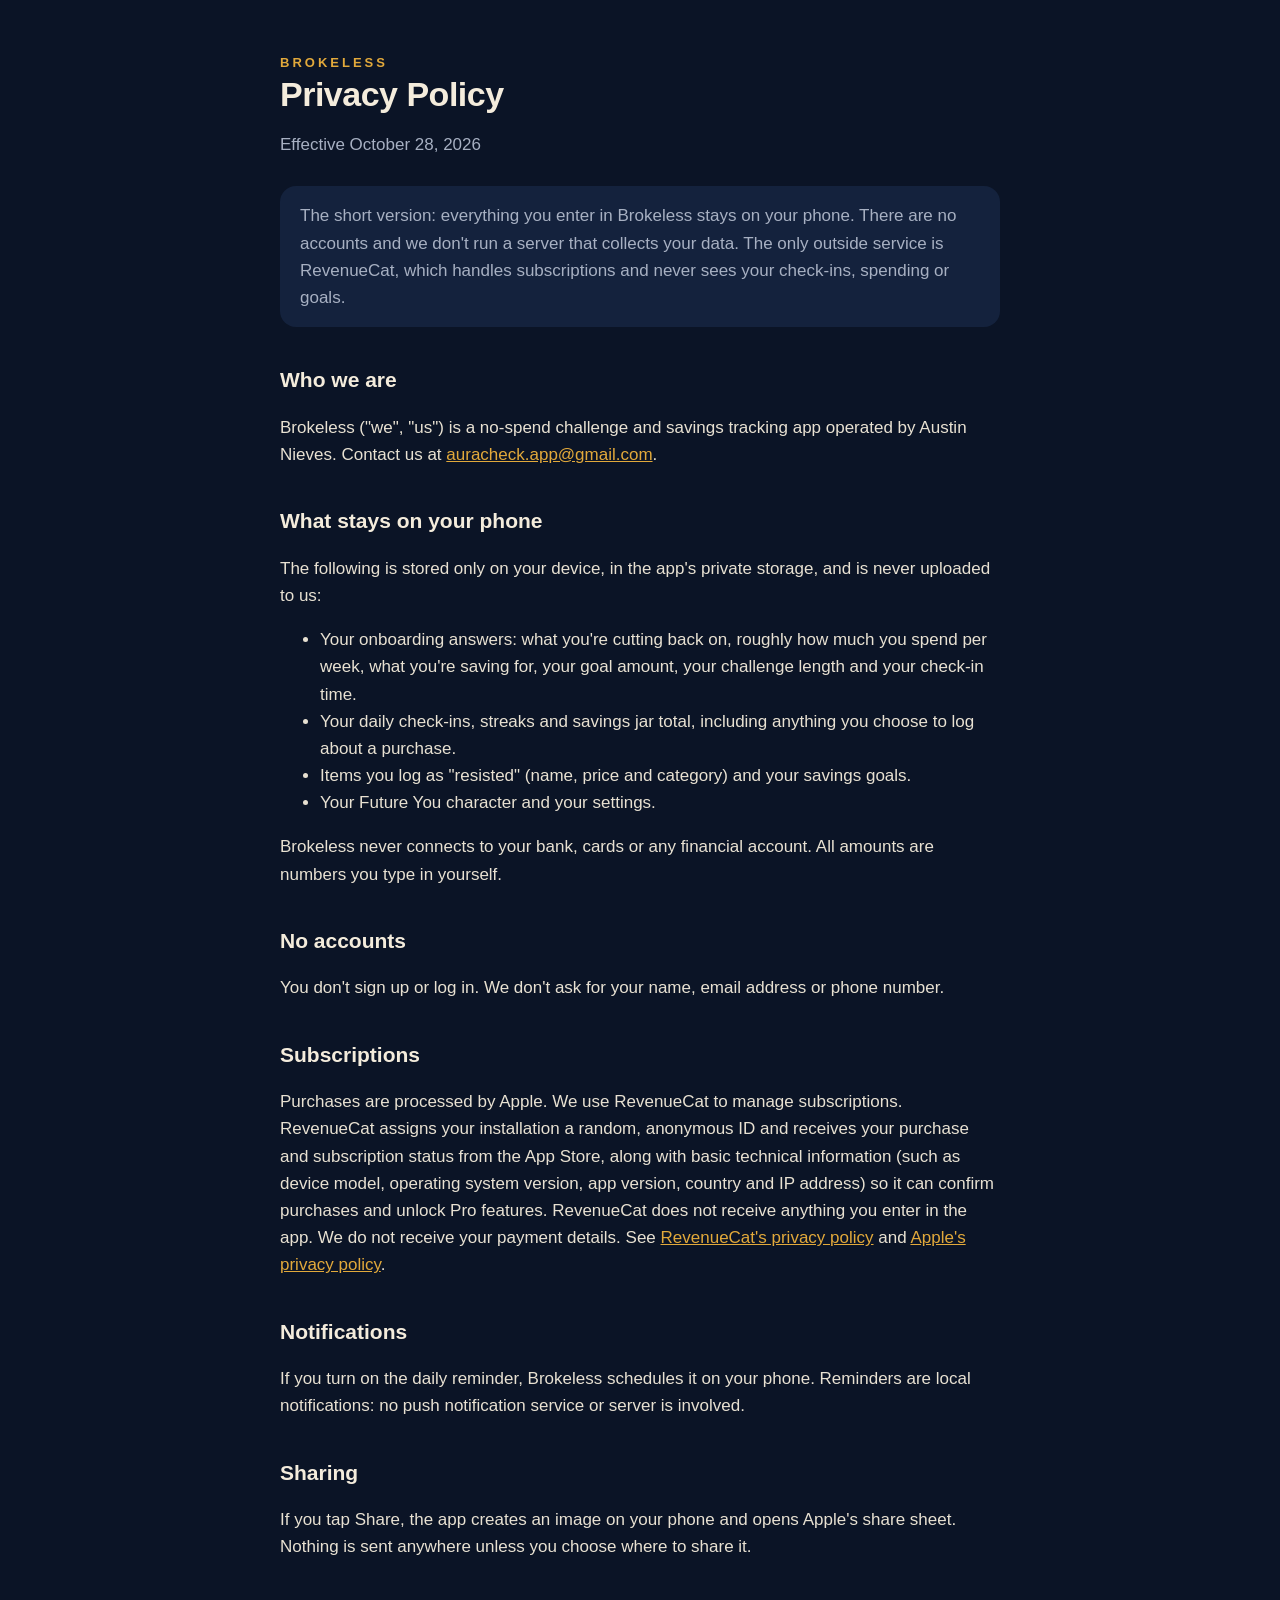
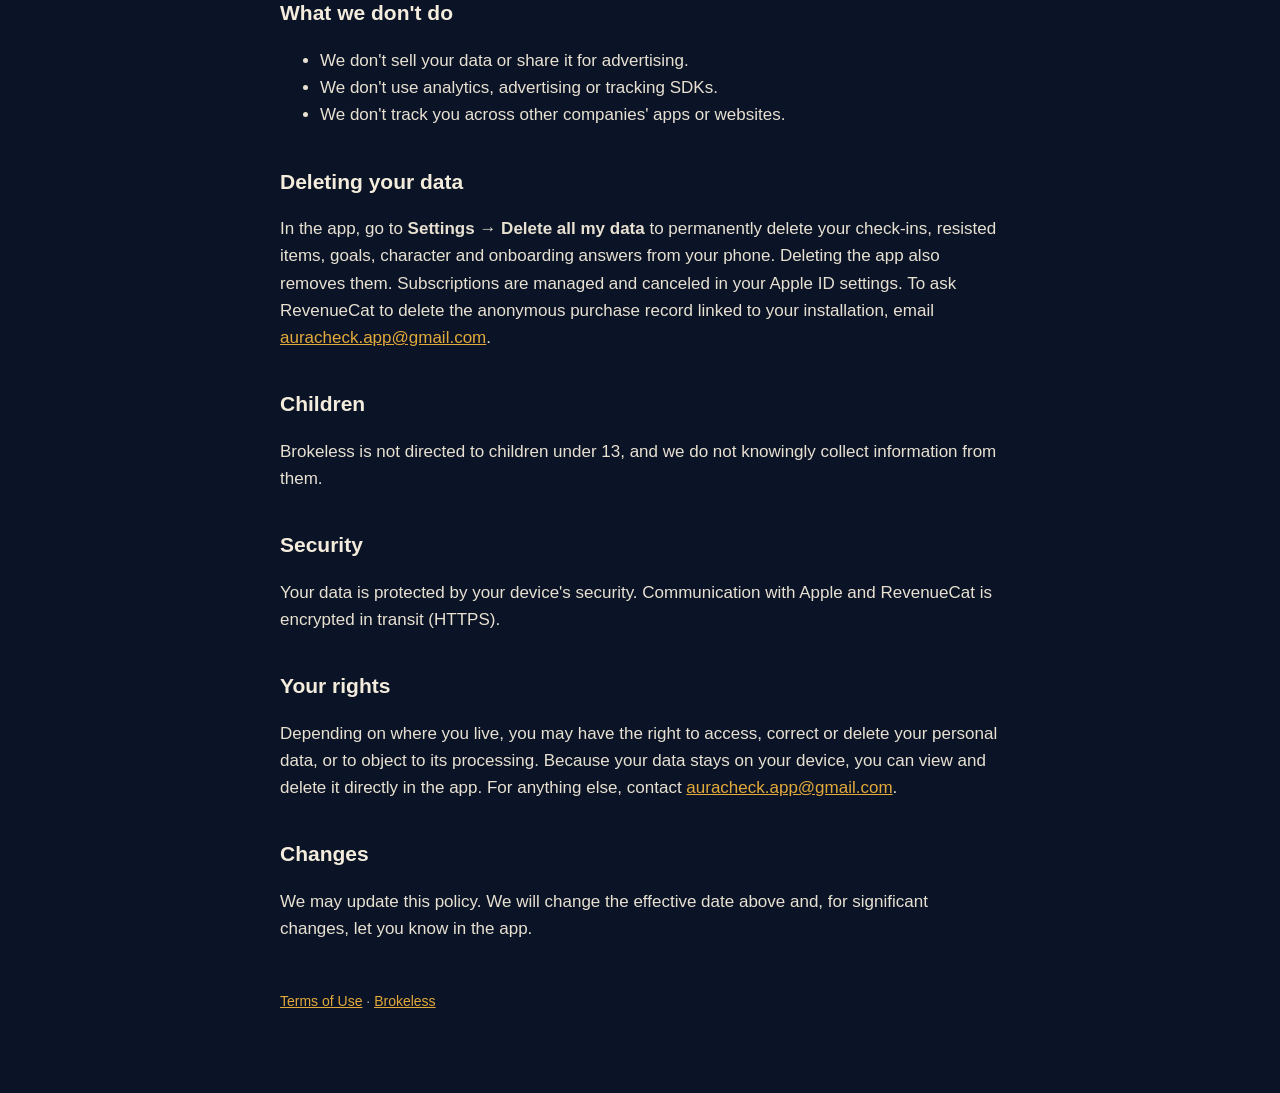
==== privacy.html @ 4beb85fc "Update legal pages" ====
<!doctype html>
<html lang="en">
<head>
  <meta charset="utf-8"><meta name="viewport" content="width=device-width, initial-scale=1">
  <title>Privacy Policy · Brokeless</title><link rel="stylesheet" href="style.css">
</head>
<body><main>
  <a class="brand" href="./">BROKELESS</a>
  <h1>Privacy Policy</h1>
  <p class="meta">Effective October 28, 2026</p>

  <p class="note">The short version: everything you enter in Brokeless stays on your phone. There are no accounts and
  we don't run a server that collects your data. The only outside service is RevenueCat, which handles subscriptions
  and never sees your check-ins, spending or goals.</p>

  <h2>Who we are</h2>
  <p>Brokeless ("we", "us") is a no-spend challenge and savings tracking app operated by Austin Nieves. Contact us at
  <a href="mailto:auracheck.app@gmail.com">auracheck.app@gmail.com</a>.</p>

  <h2>What stays on your phone</h2>
  <p>The following is stored only on your device, in the app's private storage, and is never uploaded to us:</p>
  <ul>
    <li>Your onboarding answers: what you're cutting back on, roughly how much you spend per week, what you're saving
      for, your goal amount, your challenge length and your check-in time.</li>
    <li>Your daily check-ins, streaks and savings jar total, including anything you choose to log about a purchase.</li>
    <li>Items you log as "resisted" (name, price and category) and your savings goals.</li>
    <li>Your Future You character and your settings.</li>
  </ul>
  <p>Brokeless never connects to your bank, cards or any financial account. All amounts are numbers you type in
  yourself.</p>

  <h2>No accounts</h2>
  <p>You don't sign up or log in. We don't ask for your name, email address or phone number.</p>

  <h2>Subscriptions</h2>
  <p>Purchases are processed by Apple. We use RevenueCat to manage subscriptions. RevenueCat assigns your installation a
  random, anonymous ID and receives your purchase and subscription status from the App Store, along with basic
  technical information (such as device model, operating system version, app version, country and IP address) so it
  can confirm purchases and unlock Pro features. RevenueCat does not receive anything you enter in the app. We do not
  receive your payment details. See <a href="https://www.revenuecat.com/privacy">RevenueCat's privacy policy</a> and
  <a href="https://www.apple.com/legal/privacy/">Apple's privacy policy</a>.</p>

  <h2>Notifications</h2>
  <p>If you turn on the daily reminder, Brokeless schedules it on your phone. Reminders are local notifications: no
  push notification service or server is involved.</p>

  <h2>Sharing</h2>
  <p>If you tap Share, the app creates an image on your phone and opens Apple's share sheet. Nothing is sent anywhere
  unless you choose where to share it.</p>

  <h2>What we don't do</h2>
  <ul>
    <li>We don't sell your data or share it for advertising.</li>
    <li>We don't use analytics, advertising or tracking SDKs.</li>
    <li>We don't track you across other companies' apps or websites.</li>
  </ul>

  <h2>Deleting your data</h2>
  <p>In the app, go to <strong>Settings → Delete all my data</strong> to permanently delete your check-ins, resisted
  items, goals, character and onboarding answers from your phone. Deleting the app also removes them. Subscriptions are
  managed and canceled in your Apple ID settings. To ask RevenueCat to delete the anonymous purchase record linked to
  your installation, email <a href="mailto:auracheck.app@gmail.com">auracheck.app@gmail.com</a>.</p>

  <h2>Children</h2>
  <p>Brokeless is not directed to children under 13, and we do not knowingly collect information from them.</p>

  <h2>Security</h2>
  <p>Your data is protected by your device's security. Communication with Apple and RevenueCat is encrypted in transit
  (HTTPS).</p>

  <h2>Your rights</h2>
  <p>Depending on where you live, you may have the right to access, correct or delete your personal data, or to object
  to its processing. Because your data stays on your device, you can view and delete it directly in the app. For
  anything else, contact <a href="mailto:auracheck.app@gmail.com">auracheck.app@gmail.com</a>.</p>

  <h2>Changes</h2>
  <p>We may update this policy. We will change the effective date above and, for significant changes, let you know in
  the app.</p>

  <footer><a href="terms.html">Terms of Use</a> · <a href="./">Brokeless</a></footer>
</main></body>
</html>
---- style.css ----
:root { --bg: #0B1426; --card: #14223D; --text: #F4ECDC; --muted: #A7B0C2; --accent: #E2A93B; }
* { box-sizing: border-box; }
body { margin: 0; background: var(--bg); color: var(--text); font: 17px/1.6 -apple-system, BlinkMacSystemFont, "Segoe UI", Roboto, sans-serif; }
main { max-width: 760px; margin: 0 auto; padding: 48px 20px 80px; }
a { color: var(--accent); }
h1 { font-size: 34px; line-height: 1.15; margin: 0 0 8px; letter-spacing: -0.5px; }
h2 { font-size: 21px; margin: 36px 0 8px; }
p, li { color: #E8E1D2; }
.meta { color: var(--muted); margin-bottom: 28px; }
.brand { color: var(--accent); font-weight: 800; letter-spacing: 3px; font-size: 13px; text-decoration: none; }
.note { background: var(--card); border-radius: 16px; padding: 16px 20px; color: var(--muted); }
footer { margin-top: 48px; color: var(--muted); font-size: 14px; }
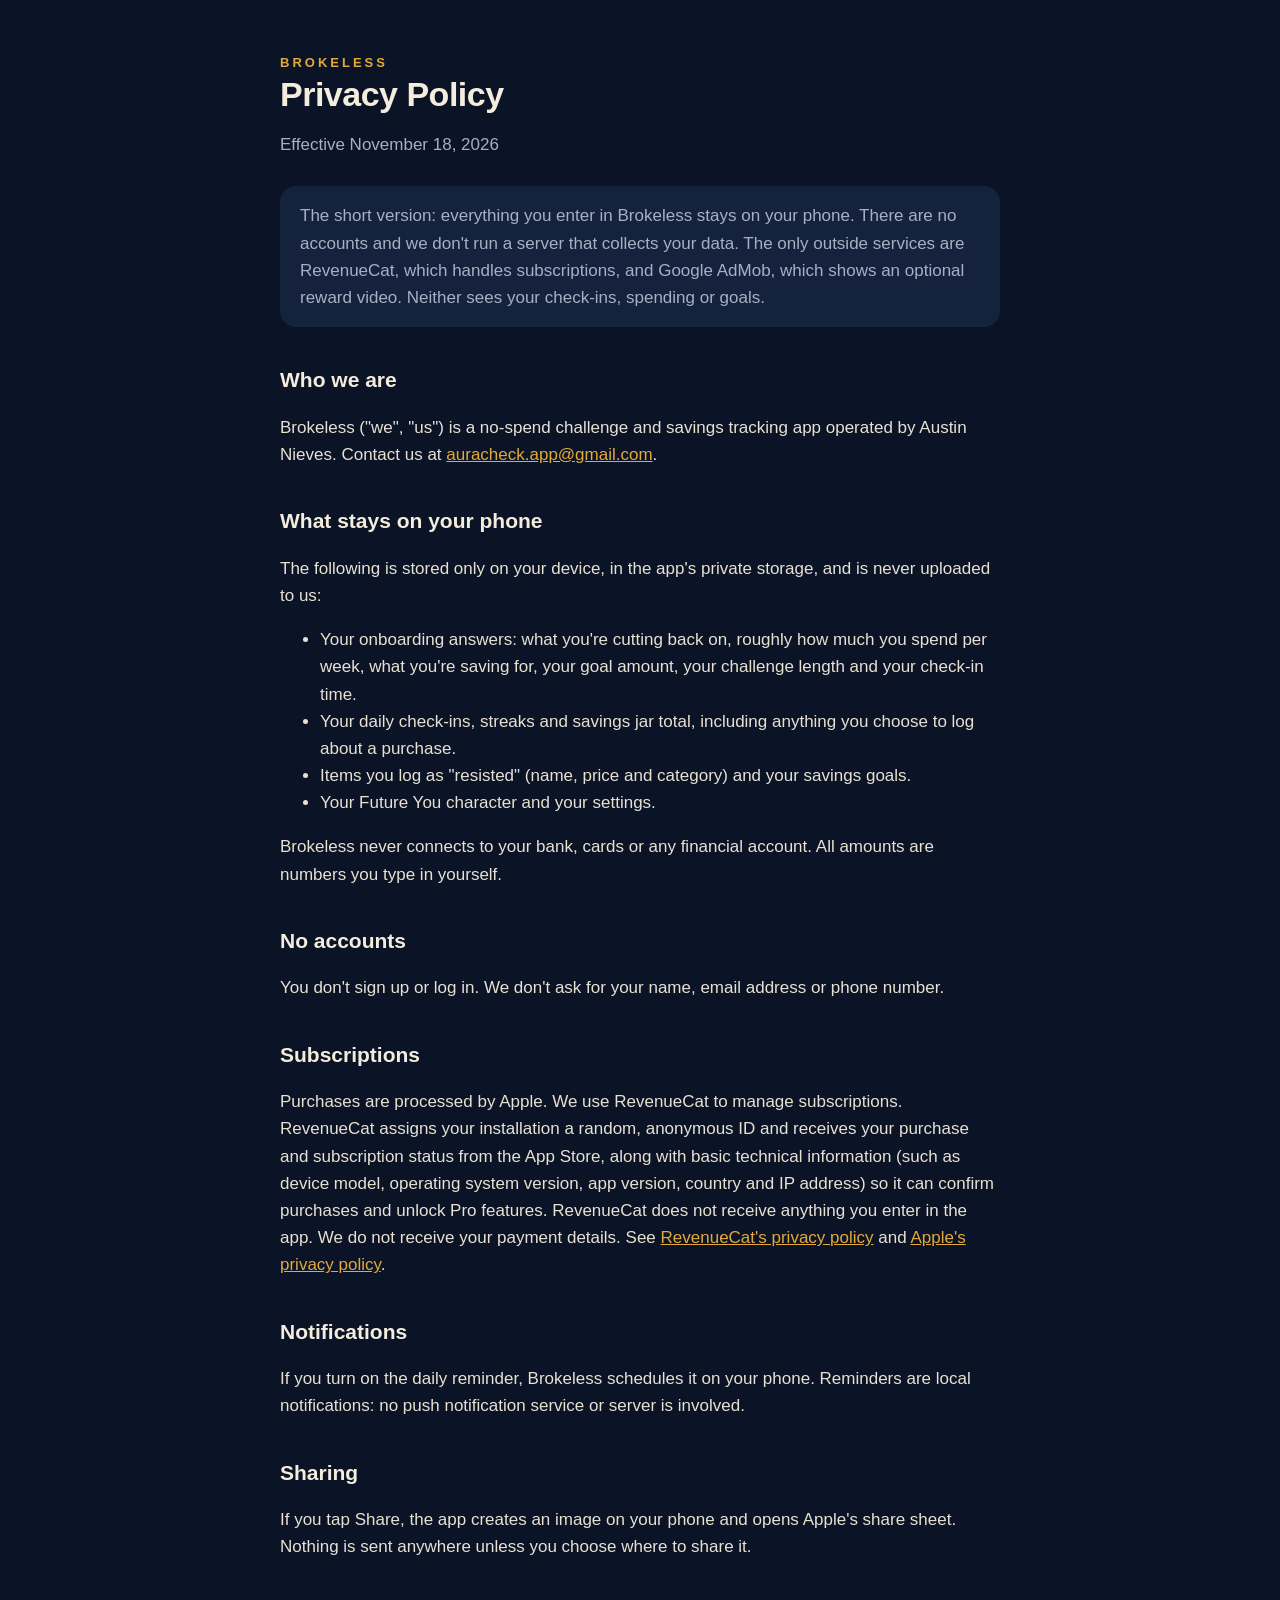
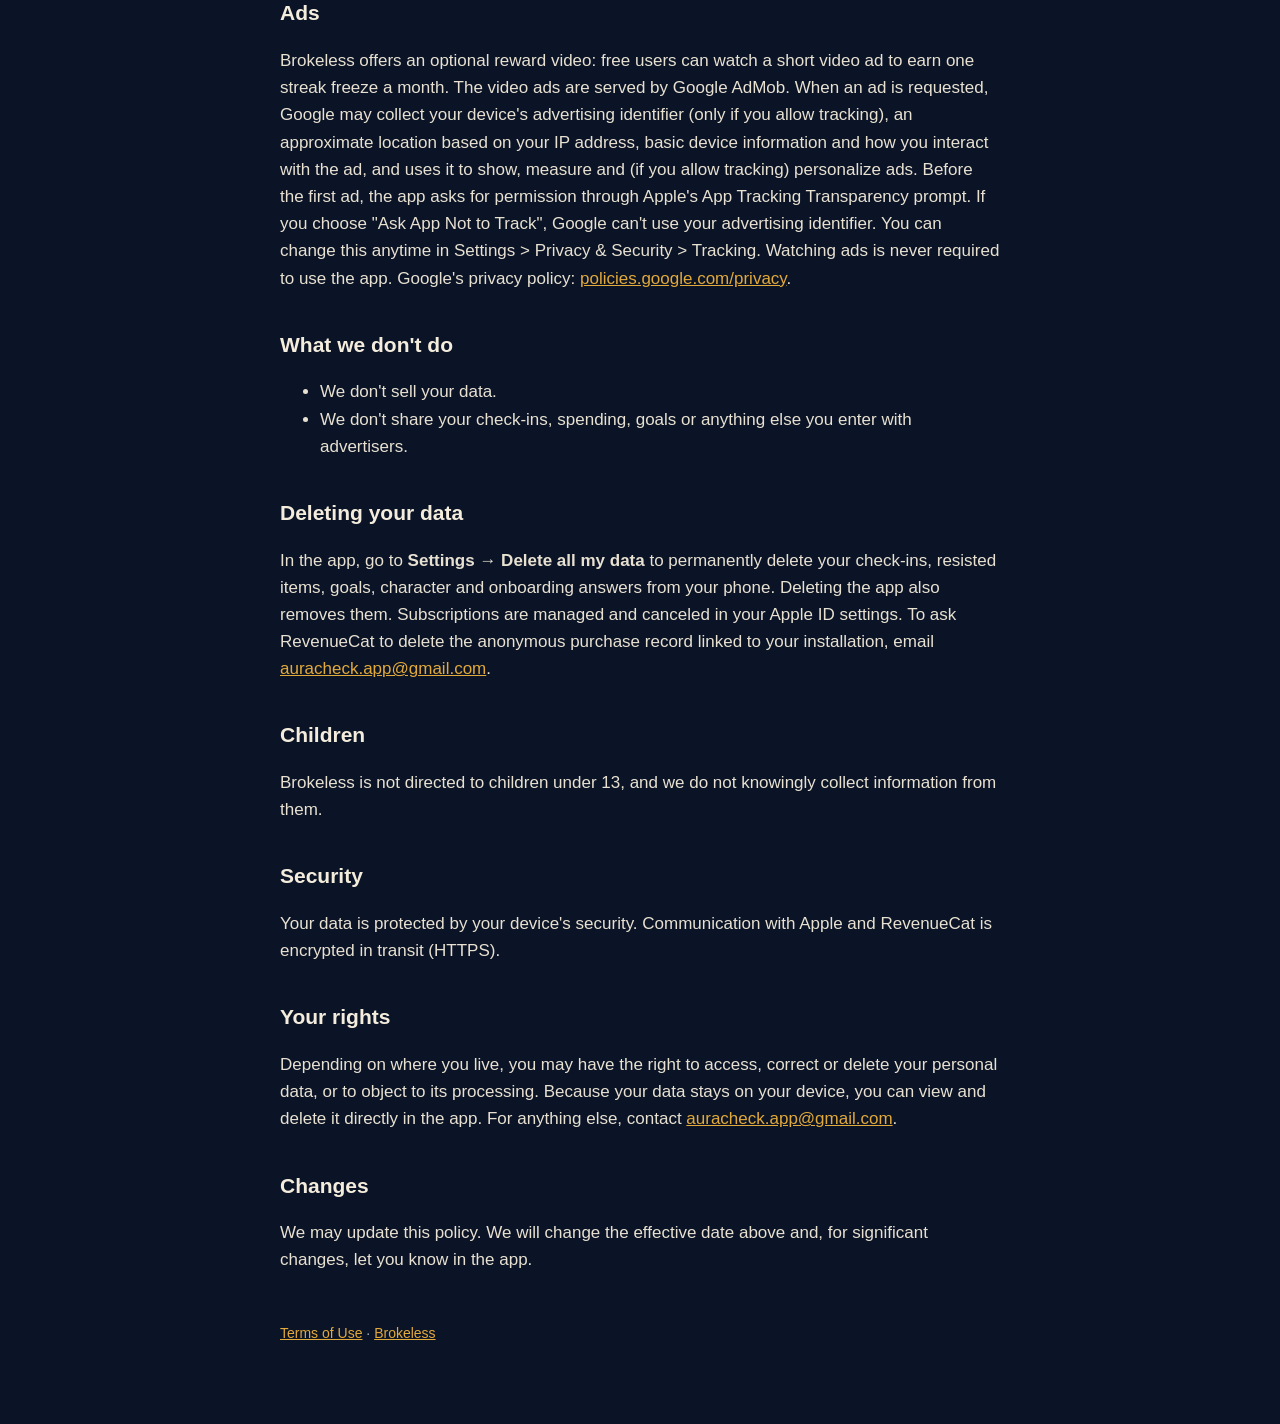
==== commit ab9a549e: "Privacy policy: disclose optional reward ads (Google AdMob) and tracking" ====
--- a/privacy.html
+++ b/privacy.html
@@ -7,11 +7,11 @@
 <body><main>
   <a class="brand" href="./">BROKELESS</a>
   <h1>Privacy Policy</h1>
-  <p class="meta">Effective October 28, 2026</p>
+  <p class="meta">Effective November 18, 2026</p>
 
   <p class="note">The short version: everything you enter in Brokeless stays on your phone. There are no accounts and
-  we don't run a server that collects your data. The only outside service is RevenueCat, which handles subscriptions
-  and never sees your check-ins, spending or goals.</p>
+  we don't run a server that collects your data. The only outside services are RevenueCat, which handles subscriptions,
+  and Google AdMob, which shows an optional reward video. Neither sees your check-ins, spending or goals.</p>
 
   <h2>Who we are</h2>
   <p>Brokeless ("we", "us") is a no-spend challenge and savings tracking app operated by Austin Nieves. Contact us at
@@ -48,11 +48,19 @@
   <p>If you tap Share, the app creates an image on your phone and opens Apple's share sheet. Nothing is sent anywhere
   unless you choose where to share it.</p>
 
+  <h2>Ads</h2>
+  <p>Brokeless offers an optional reward video: free users can watch a short video ad to earn one streak freeze a month. The video ads are served by Google AdMob. When an ad is
+  requested, Google may collect your device's advertising identifier (only if you allow tracking), an approximate
+  location based on your IP address, basic device information and how you interact with the ad, and uses it to show,
+  measure and (if you allow tracking) personalize ads. Before the first ad, the app asks for permission through Apple's
+  App Tracking Transparency prompt. If you choose "Ask App Not to Track", Google can't use your advertising identifier.
+  You can change this anytime in Settings &gt; Privacy &amp; Security &gt; Tracking. Watching ads is never required to use
+  the app. Google's privacy policy: <a href="https://policies.google.com/privacy">policies.google.com/privacy</a>.</p>
+
   <h2>What we don't do</h2>
   <ul>
-    <li>We don't sell your data or share it for advertising.</li>
-    <li>We don't use analytics, advertising or tracking SDKs.</li>
-    <li>We don't track you across other companies' apps or websites.</li>
+    <li>We don't sell your data.</li>
+    <li>We don't share your check-ins, spending, goals or anything else you enter with advertisers.</li>
   </ul>
 
   <h2>Deleting your data</h2>
